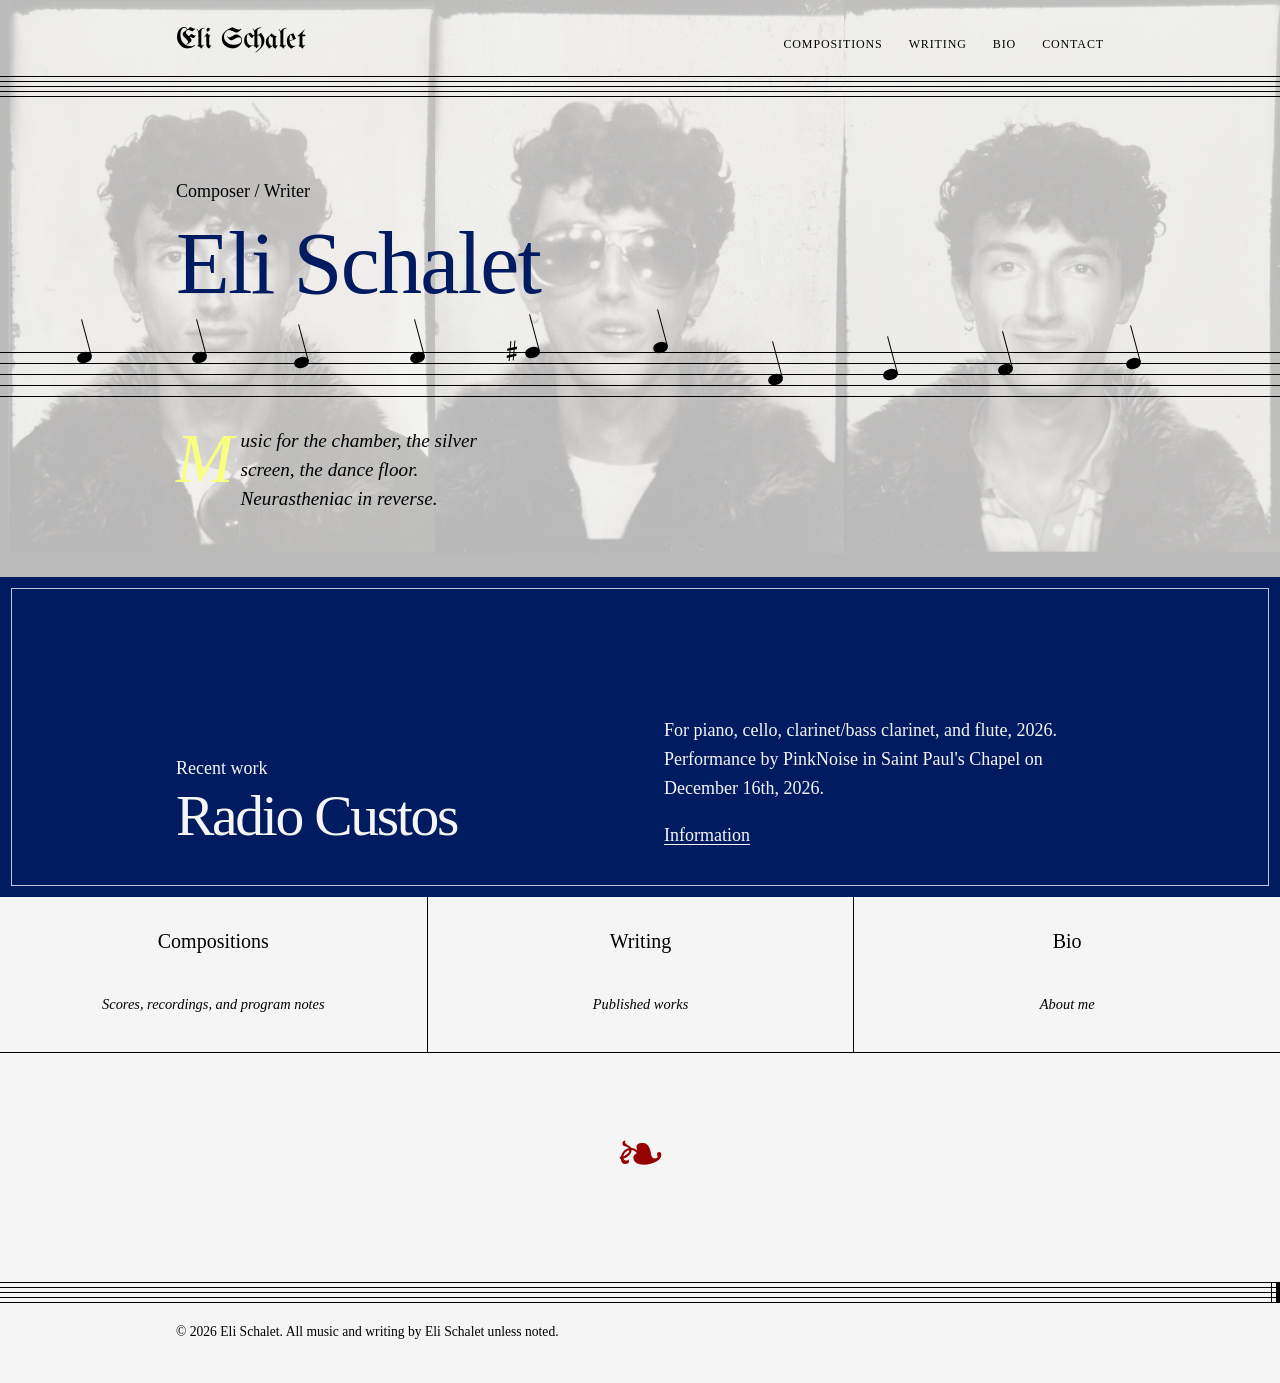
==== index.html @ 17a4720d "Initial portfolio site" ====
<!DOCTYPE html>
<html lang="en">
<head>
  <meta charset="UTF-8">
  <meta name="viewport" content="width=device-width, initial-scale=1">
  <title>Eli Schalet, Composer</title>
  <meta name="description" content="Composer of chamber and vocal music.">
  <meta property="og:title" content="Eli Schalet, Composer">
  <meta property="og:description" content="Composer of chamber and vocal music.">
  <meta property="og:type" content="website">
  <meta name="theme-color" content="#002FA7">
  <link rel="icon" href="images/Favicon.png">
  <link rel="preconnect" href="https://fonts.googleapis.com">
  <link rel="preconnect" href="https://fonts.gstatic.com" crossorigin>
  <link href="https://fonts.googleapis.com/css2?family=UnifrakturMaguntia&display=swap" rel="stylesheet">
  <link rel="stylesheet" href="css/style.css">
</head>
</head>
<body>
  <div class="top">
    <header class="site-header">
      <a class="site-title" href="index.html">Eli Schalet</a>
      <nav class="site-nav" aria-label="Main">
        <a href="compositions.html">compositions</a>
        <a href="writing.html">writing</a>
        <a href="bio.html">bio</a>
       <a href="contact.html">contact</a>
      </nav>
    </header>
    <div class="header-rule"><div class="staff small" aria-hidden="true"></div></div>

    <div class="hero-main">
      <section class="hero">
        <p class="role">Composer / Writer</p>
        <h1>Eli Schalet</h1>
        <div class="staff" aria-hidden="true">
          <span class="note" style="left:6%; top:5px"></span>
          <span class="note" style="left:15%; top:5px"></span>
          <span class="note" style="left:23%; top:10px"></span>
          <span class="note" style="left:32%; top:5px"></span>
          <span class="note sharp" style="left:41%; top:0px"></span>
          <span class="note" style="left:51%; top:-5px"></span>
          <span class="note" style="left:60%; top:27px"></span>
          <span class="note" style="left:69%; top:22px"></span>
          <span class="note" style="left:78%; top:17px"></span>
          <span class="note" style="left:88%; top:11px"></span>
        </div>
        <p class="lede">Music for the chamber, the silver screen, the dance floor. Neurastheniac in reverse.</p>
      </section>
    </div>
    
  </div>

  <main>
    <section class="featured" aria-labelledby="feat">
      <div>
        <p>Recent work</p>
        <h2 id="feat">Radio Custos</h2>
      </div>
      <div>
        <p>For piano, cello, clarinet/bass clarinet, and flute, 2026. Performance by PinkNoise in Saint Paul's Chapel on December 16th, 2026.</p>
        <p><a href="compositions.html">Information</a></p>
      </div>
    </section>
    <nav class="doors" aria-label="Sections">
      <a href="compositions.html">Compositions<span>Scores, recordings, and program notes</span></a>
      <a href="writing.html">Writing<span>Published works</span></a>
      <a href="bio.html">Bio<span>About me</span></a>
    </nav>
  </main>

  <footer class="site-footer">
    <div class="staff small" aria-hidden="true"><span class="barline final"></span><span class="barline final"></span></div>
    <p>&copy; 2026 Eli Schalet. All music and writing by Eli Schalet unless noted.</p>
  </footer>
  <script src="js/main.js"></script>
</body>
</html>
---- css/style.css ----
/* ------------------------------------------------------------
   Composer portfolio: ultramarine, white, black staff-line work
   Edit the colors and spacing in :root and everything follows.
------------------------------------------------------------ */
:root {
  --blue: #001b5f;          /* International Klein Blue */
  --maroon: #960000;        /* illuminated initials */
  --white: #f5f5f5;
  --black: #000000;
  --yellow:#f9ff7e;
  --gap: 12px;              /* distance between staff lines */
  --max: 1040px;
  --pad: clamp(20px, 5vw, 56px);
  --font: "Times New Roman", Times, serif;
}

* { box-sizing: border-box; margin: 0; padding: 0; }
html { scroll-behavior: smooth; }
body {
  font-family: var(--font);
  font-size: 1.125rem;   /* Times runs small, so the base is bumped up */
  line-height: 1.6;
  color: var(--black);
  background: var(--white);
  -webkit-font-smoothing: antialiased;
}
img { max-width: 100%; display: block; }
a { color: var(--blue); text-decoration-thickness: 1px; text-underline-offset: 3px; }
a:hover { background: var(--maroon); color: var(--white); text-decoration: none; }
:focus-visible { outline: 2px solid var(--blue); outline-offset: 3px; }

/* ---------- staff: five black lines, the manuscript-paper motif ---------- */
.staff {
  position: relative;
  height: calc(var(--gap) * 4 + 1px);
  background:
    linear-gradient(var(--black), var(--black)) 0 0 / 100% 1px no-repeat,
    linear-gradient(var(--black), var(--black)) 0 var(--gap) / 100% 1px no-repeat,
    linear-gradient(var(--black), var(--black)) 0 calc(var(--gap) * 2) / 100% 1px no-repeat,
    linear-gradient(var(--black), var(--black)) 0 calc(var(--gap) * 3) / 100% 1px no-repeat,
    linear-gradient(var(--black), var(--black)) 0 calc(var(--gap) * 4) / 100% 1px no-repeat;
}
.staff.small { --gap: 5px; }
.note {                      /* a notehead, with a stem */
  position: absolute;
  width: 15px; height: 11px;
  margin-top: -5px;
  background: var(--black);
  border-radius: 50%;
  transform: rotate(-15deg);
}
.note::after {
  content: ""; position: absolute;
  right: 0; bottom: 50%;
  width: 1px; height: 38px;
  background: var(--black);
}
.barline { position: absolute; top: 0; bottom: 0; width: 1px; background: var(--black); }

/* ---------- header ---------- */
.site-header {
  display: flex; justify-content: space-between; align-items: baseline;
  flex-wrap: wrap; gap: 12px 32px;
  padding: 26px var(--pad) 18px;
  max-width: var(--max); margin: 0 auto;
}
.site-title {
  font-weight: 700; font-size: 1.15rem; letter-spacing: -0.02em;
  color: var(--black); text-decoration: none;
}
.site-title:hover { background: none; color: var(--maroon); }
.site-nav { display: flex; gap: 26px; flex-wrap: wrap; }
.site-nav a {
  color: var(--black); text-decoration: none; font-size: 0.95rem;
  padding: 2px 0; position: relative;
}
.site-nav a:hover { background: none; color: var(--maroon); }
.site-nav a[aria-current="page"]::before {   /* a notehead marks the current page */
  content: ""; position: absolute; left: -14px; top: 50%;
  width: 8px; height: 6px; margin-top: -3px;
  background: var(--blue); border-radius: 50%; transform: rotate(-20deg);
}
.header-rule { max-width: var(--max); margin: 0 auto; padding: 0 var(--pad); }

/* ---------- layout ---------- */
main { max-width: var(--max); margin: 0 auto; padding: 56px var(--pad) 96px; }
h1 { font-size: clamp(2.4rem, 7vw, 5.5rem); line-height: 0.98; letter-spacing: -0.045em; font-weight: 700; color: var(--blue); }
h2 { font-size: clamp(1.4rem, 3vw, 2rem); line-height: 1.15; letter-spacing: -0.03em; font-weight: 700; }
h3 { font-size: 0.95rem; font-weight: 700; margin: 22px 0 6px; }
p + p { margin-top: 1em; }
.page-title { margin-bottom: 8px; }
.page-intro { max-width: 52ch; margin: 20px 0 48px; }
.small { font-size: 0.875rem; }

/* ---------- home ---------- */
.hero { padding: 24px 0 64px; }
.hero .role { margin-bottom: 14px; }
.hero .staff { margin: 44px 0 30px; --gap: 11px; }
.lede { max-width: 36ch; font-size: 1.2rem; line-height: 1.5; }

.featured {
  background: var(--blue); color: var(--white);
  padding: clamp(24px, 5vw, 48px);
  display: grid; grid-template-columns: 1fr 1fr; gap: 24px 48px; align-items: end;
  min-height: 320px;
}
.featured h2 { font-size: clamp(2rem, 5vw, 3.6rem); letter-spacing: -0.04em; }
.featured a { color: var(--white); }
.featured a:hover { background: var(--white); color: var(--maroon); }

.doors { display: grid; grid-template-columns: repeat(3, 1fr); border: 1px solid var(--black); border-top: 0; }
.doors a {
  color: var(--black); text-decoration: none; padding: 28px 24px 36px;
  border-left: 1px solid var(--black); font-size: 1.25rem; letter-spacing: -0.02em; font-weight: 700;
  display: flex; flex-direction: column; gap: 36px;
}
.doors a:first-child { border-left: 0; }
.doors a span { font-weight: 400; font-size: 0.9rem; letter-spacing: 0; }
.doors a:hover { background: var(--maroon); color: var(--white); }

/* ---------- compositions ---------- */
.work {
  display: grid; grid-template-columns: 220px 1fr; gap: 20px 48px;
  padding: 36px 0 44px; border-top: 1px solid var(--black);
}
.work-meta dt { font-weight: 700; font-size: 0.8rem; margin-top: 10px; }
.work-meta dt:first-child { margin-top: 0; }
.work-meta dd { font-size: 0.9rem; }
.work h2 { margin-bottom: 16px; color: var(--blue); }
.player { border: 1px solid var(--black); background: var(--white); margin-bottom: 8px; }
audio { display: block; width: 100%; height: 44px; }
.work .note-text { max-width: 62ch; }
.work .links { margin-top: 18px; font-size: 0.9rem; }

/* ---------- writings ---------- */
.piece {
  display: grid; grid-template-columns: 90px 1fr; gap: 8px 32px;
  padding: 26px 0; border-top: 1px dotted var(--black);
}
.piece:last-of-type { border-bottom: 1px dotted var(--black); }
.piece .year { font-size: 0.9rem; }
.piece h2 { font-size: 1.35rem; margin-bottom: 4px; }
.piece .where { font-size: 0.9rem; margin-bottom: 8px; }
.piece p:last-child { max-width: 58ch; }

/* ---------- bio ---------- */
.bio { display: grid; grid-template-columns: 320px 1fr; gap: 56px; align-items: start; margin-top: 40px; }
.portrait { background: var(--blue); color: var(--white); aspect-ratio: 4 / 5; display: flex; align-items: flex-end; padding: 16px; font-size: 0.85rem; }
.portrait img { width: 100%; height: 100%; object-fit: cover; }
.bio-text { max-width: 58ch; }
.bio-text .big { font-size: 1.35rem; line-height: 1.45; letter-spacing: -0.015em; margin-bottom: 1.2em; }
.facts { margin-top: 40px; border-top: 1px solid var(--black); }
.facts div { display: grid; grid-template-columns: 110px 1fr; gap: 16px; padding: 12px 0; border-bottom: 1px dotted var(--black); font-size: 0.95rem; }
.facts dt { font-weight: 700; }

/* ---------- contact ---------- */
.contact { display: grid; grid-template-columns: 1fr 1fr; gap: 56px; }
.contact h2 { margin-bottom: 14px; }
.email-link { font-size: clamp(1.3rem, 3vw, 1.9rem); font-weight: 700; letter-spacing: -0.03em; word-break: break-word; }
.social { list-style: none; margin-top: 28px; }
.social li { border-top: 1px dotted var(--black); }
.social li:last-child { border-bottom: 1px dotted var(--black); }
.social a { display: block; padding: 12px 0; color: var(--black); text-decoration: none; font-size: 1.05rem; }
.social a:hover { background: var(--maroon); color: var(--white); padding-left: 10px; }
form label { display: block; font-size: 0.85rem; font-weight: 700; margin-top: 18px; }
form input, form textarea {
  width: 100%; font: inherit; padding: 10px 12px; margin-top: 6px;
  border: 1px solid var(--black); border-radius: 0; background: var(--white);
}
form textarea { min-height: 150px; resize: vertical; }
form input:focus, form textarea:focus { outline: 2px solid var(--blue); outline-offset: 0; border-color: var(--blue); }
button {
  margin-top: 22px; font: inherit; font-weight: 700; cursor: pointer;
  background: var(--blue); color: var(--white); border: 1px solid var(--blue);
  padding: 12px 28px; border-radius: 0;
}
button:hover { background: var(--white); color: var(--yellow); }

/* ---------- footer ---------- */
.site-footer { max-width: var(--max); margin: 0 auto; padding: 0 var(--pad) 40px; font-size: 0.85rem; }
.site-footer .staff { margin-bottom: 18px; }
.site-footer .final { right: 0; }                 /* final double barline */
.site-footer .final + .final { right: 6px; width: 4px; }

/* ---------- small screens ---------- */
@media (max-width: 760px) {
  .featured, .contact, .bio, .work { grid-template-columns: 1fr; }
  .bio { gap: 32px; }
  .portrait { aspect-ratio: 1 / 1; max-width: 320px; }
  .doors { grid-template-columns: 1fr; }
  .doors a { border-left: 0; border-top: 1px solid var(--black); gap: 12px; }
  .doors a:first-child { border-top: 0; }
  .piece { grid-template-columns: 1fr; }
  .work-meta { display: grid; grid-template-columns: auto 1fr; gap: 0 16px; }
  .work-meta dt { margin-top: 0; }
  .site-nav { gap: 20px; }
}
@media (prefers-reduced-motion: reduce) { html { scroll-behavior: auto; } }

/* ------------------------------------------------------------
   Times New Roman adjustments + subtle medieval ornament
   (delete this whole block to remove the ornament)
------------------------------------------------------------ */
/* Serif type wants looser tracking and lighter headings than the sans did */
h1 { font-weight: 400; letter-spacing: -0.02em; line-height: 1; }
h2 { font-weight: 400; letter-spacing: -0.01em; }
.site-title { font-family: "UnifrakturMaguntia", "Old English Text MT", "Times New Roman", serif; font-weight: 400; font-size: 1.8rem; letter-spacing: 0; line-height: 1; }
.site-nav a { font-variant: small-caps; letter-spacing: 0.05em; font-size: 1.1rem; }
.doors a, .email-link { letter-spacing: 0; font-weight: 400; }
.doors a span { font-style: italic; }
.lede, .page-intro { font-style: italic; }

/* Illuminated initial: maroon drop cap on the home intro, bio, and each program note */
.bio-text .big::first-letter,
.note-text p:first-child::first-letter,
.lede::first-letter {
  float: left; color: var(--yellow);
  font-size: 3.6em; line-height: 0.8; padding: 0.06em 0.1em 0 0;
}

/* Pilcrow before small headings, like a rubricated paragraph mark */
h3::before { content: "\00B6\00A0"; color: var(--maroon); }

/* Double ruling between works, as on ruled manuscript pages */
.work { border-top: 3px double var(--black); }
.work:first-of-type { border-top: 0; }

/* Inset keyline frame inside the blue block, and an offset frame on the portrait */
.featured { outline: 1px solid rgba(255, 255, 255, 0.75); outline-offset: -12px; }
.portrait { outline: 1px solid var(--black); outline-offset: 7px; }

/* A fleuron closes every page */
main::after {
  content: "\2767"; display: block; text-align: center;
  color: var(--maroon); font-size: 3.8rem; line-height: 1; margin-top: 72px;
}

/* Home page photo behind the header and intro */
.top { position: relative; isolation: isolate; }
.top::before {
  content: "";
  position: absolute; inset: 0; z-index: -1;
  background: url("../images/hero.jpg") center / cover no-repeat;
  opacity: 0.25;             /* lower this for a fainter photo */
}
.hero-main { max-width: var(--max); margin: 0 auto; padding: 56px var(--pad) 0; }
.top + main { padding-top: 0; }   /* the blue box sits flush under the photo */

/* Footer staff ends at the page margin with a proper final barline */
.site-footer .staff {
  width: calc(50% + 50vw);   /* from the left window edge to the right text margin */
  margin-right: 0;
}
.site-footer .final + .final { right: 0; width: 4px; }       /* thick line, outer */
.site-footer .final:first-child { right: 8px; width: 1px; }  /* thin line, inner */

/* Staff lines run to the window edges; text keeps its margins */
.header-rule { max-width: none; padding: 0; }

.hero .staff,
.site-footer .staff {
  width: 100vw;
  margin-left: calc(50% - 50vw);
  margin-right: calc(50% - 50vw);
}

body { overflow-x: hidden; }   /* stops a sideways scrollbar from 100vw */

/* Blue box runs edge to edge; its text stays aligned with the page column */
.featured {
  width: 100vw;
  margin-left: calc(50% - 50vw);
  margin-right: calc(50% - 50vw);
  padding-left: max(var(--pad), calc((100vw - var(--max)) / 2 + var(--pad)));
  padding-right: max(var(--pad), calc((100vw - var(--max)) / 2 + var(--pad)));
}

/* Bordered links run edge to edge, with the first label aligned to the page column */
.doors {
  width: 100vw;
  margin-left: calc(50% - 50vw);
  margin-right: calc(50% - 50vw);
  border-left: 0;
  border-right: 0;
}
.doors a:first-child {
  padding-left: max(var(--pad), calc((100vw - var(--max)) / 2 + var(--pad)));
}

@media (max-width: 760px) {
  .doors a,
  .doors a:first-child { padding-left: var(--pad); padding-right: var(--pad); }
}

/* Center the text in the three bordered links */
.doors a,
.doors a:first-child {
  text-align: center;
  padding-left: 24px;
  padding-right: 24px;
}

/* Stems down for notes on or above the middle line */
.note.down::after { right: auto; left: 0; bottom: auto; top: 50%; }

/* Open notehead (half note) and whole note */
.note.open { background: transparent; border: 2px solid var(--black); }
.note.whole { background: transparent; border: 2px solid var(--black); }
.note.whole::after { display: none; }

/* Sharp sign, placed to the left of a notehead */
.note.sharp::before {
  content: "";
  position: absolute;
  left: -17px; top: 50%;
  width: 10px; height: 24px; margin-top: -19px;
  transform: rotate(20deg);   /* cancels the notehead's tilt so the sharp stands upright */
  background: url("data:image/svg+xml,%3Csvg xmlns='http://www.w3.org/2000/svg' viewBox='0 0 10 24'%3E%3Cg stroke='black' fill='none'%3E%3Cpath d='M3 2V22M7 1V21' stroke-width='1'/%3E%3Cpath d='M0 11L10 8M0 18L10 15' stroke-width='2.4'/%3E%3C/g%3E%3C/svg%3E") no-repeat center / 100% 100%;
}

.group { font-size: 1rem; font-style: italic; margin: 48px 0 12px; }
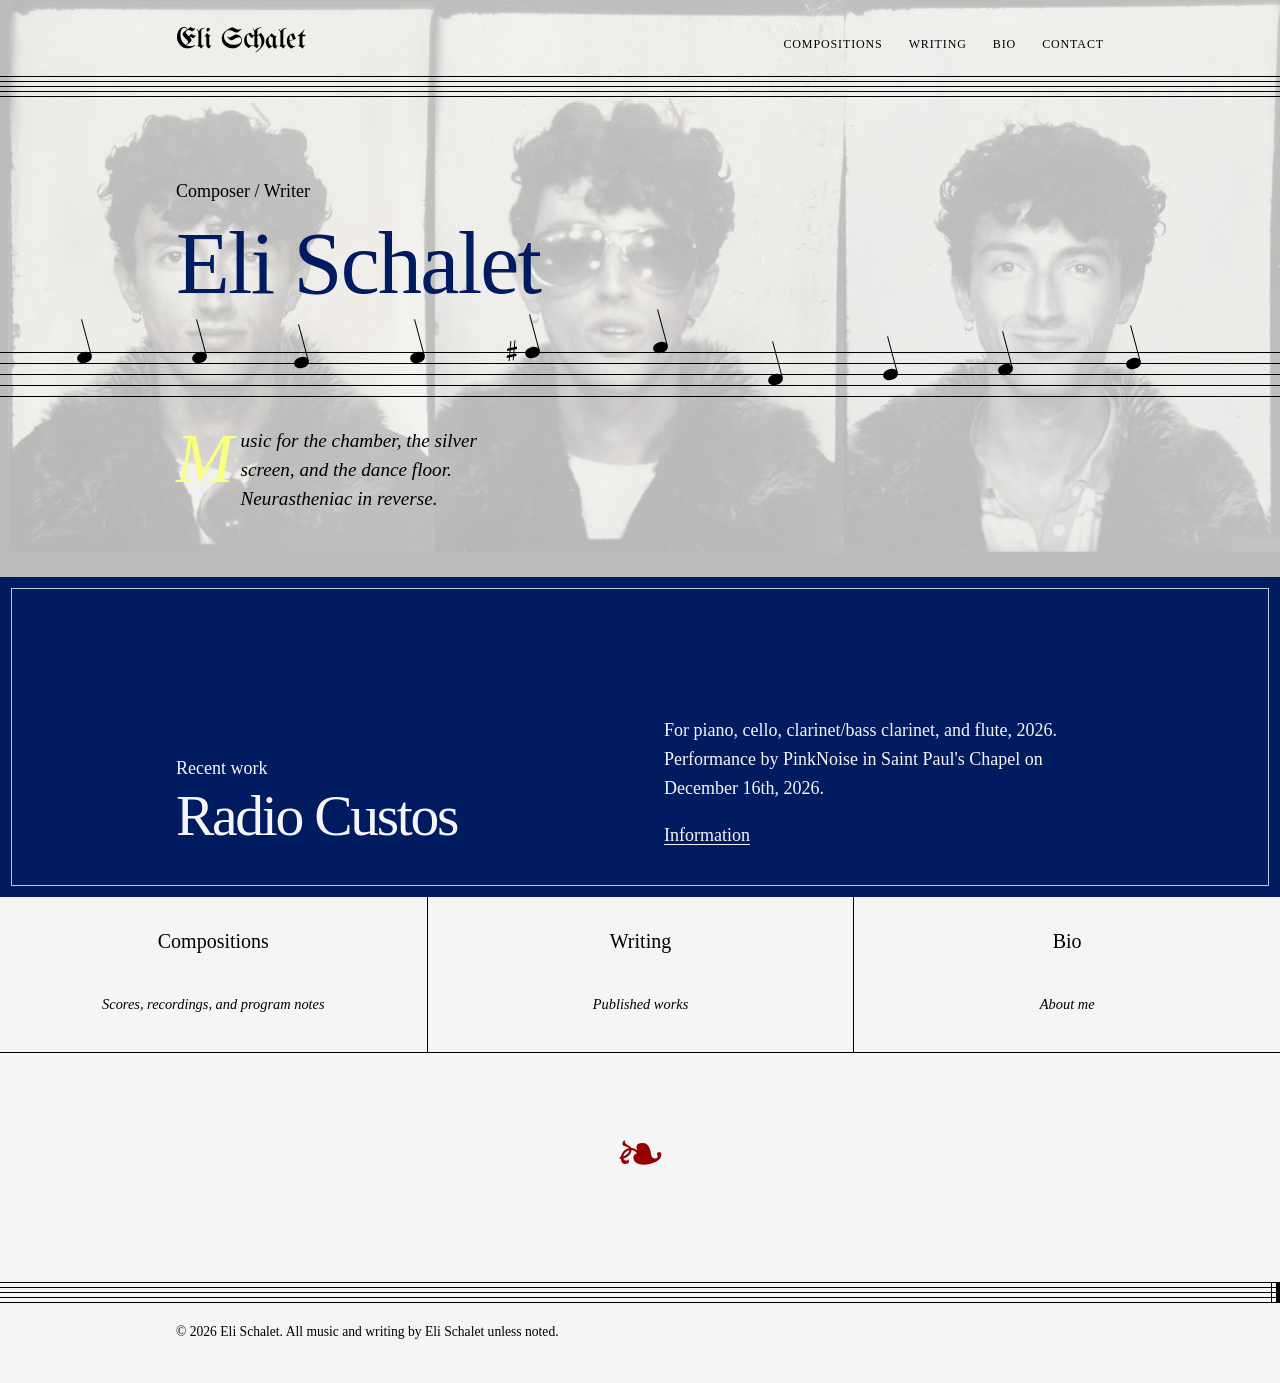
==== commit ff14630b: "Update index.html" ====
--- a/index.html
+++ b/index.html
@@ -45,7 +45,7 @@
           <span class="note" style="left:78%; top:17px"></span>
           <span class="note" style="left:88%; top:11px"></span>
         </div>
-        <p class="lede">Music for the chamber, the silver screen, the dance floor. Neurastheniac in reverse.</p>
+        <p class="lede">Music for the chamber, the silver screen, and the dance floor. Neurastheniac in reverse.</p>
       </section>
     </div>
     
